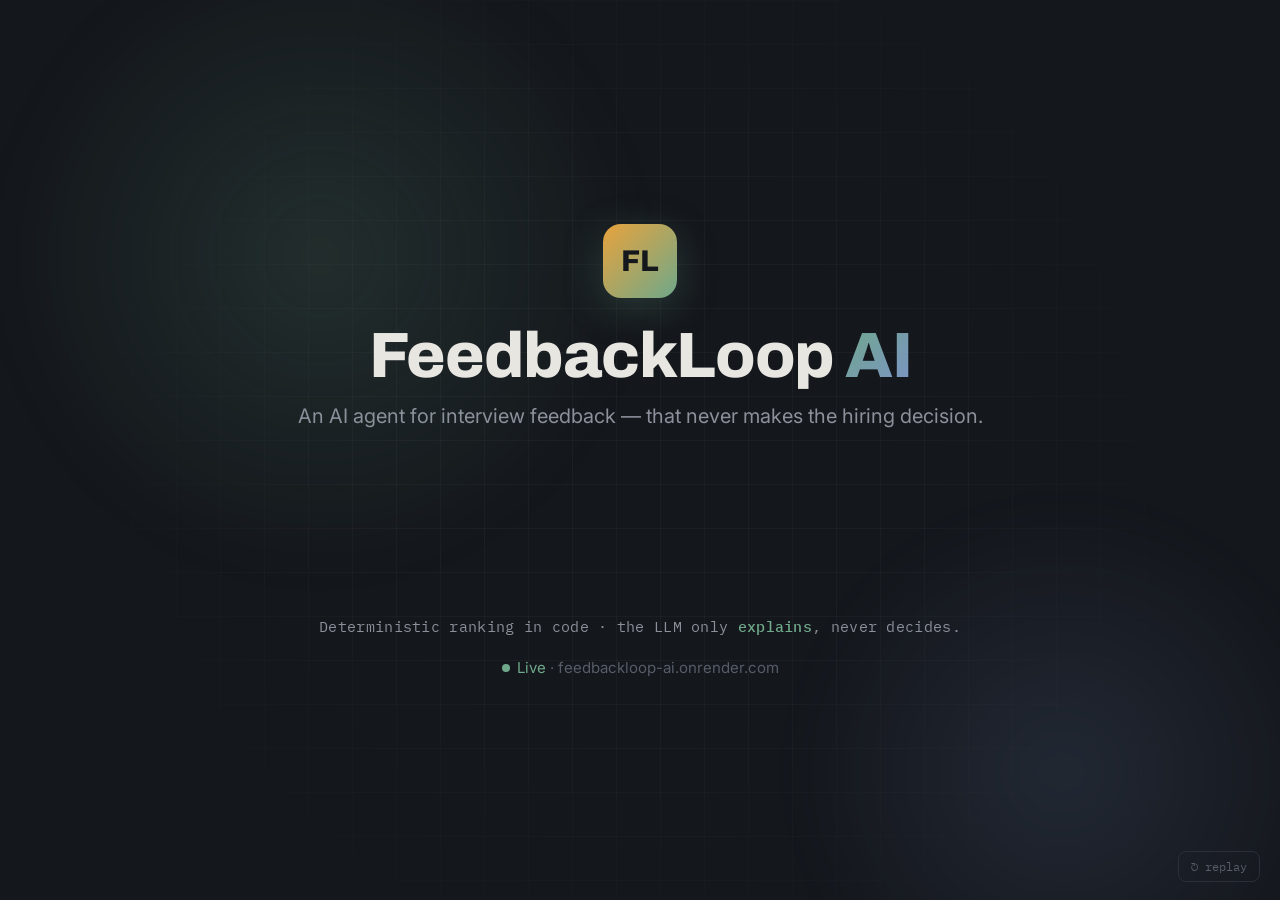
==== intro.html @ d8df51e5 "Add intro.html — animated motion-graphics cold open for the presentation Self-contained animated tit" ====
<!DOCTYPE html>
<html lang="en">
<head>
<meta charset="UTF-8">
<meta name="viewport" content="width=device-width, initial-scale=1.0">
<title>FeedbackLoop AI — Intro</title>
<link rel="preconnect" href="https://fonts.googleapis.com">
<link rel="preconnect" href="https://fonts.gstatic.com" crossorigin>
<link href="https://fonts.googleapis.com/css2?family=Archivo:wght@600;800&family=Inter:wght@400;500&family=IBM+Plex+Mono:wght@500&display=swap" rel="stylesheet">
<style>
  :root{
    --bg:#14171C; --surface:#1B1F26; --raised:#21262F; --border:#2A2F38;
    --text:#E8E6E1; --dim:#8B909A; --faint:#565C68;
    --amber:#E8A33D; --sage:#6FA88A; --clay:#D5695D; --blue:#7C93C7;
    --display:'Archivo',sans-serif; --body:'Inter',sans-serif; --mono:'IBM Plex Mono',monospace;
  }
  *{margin:0;padding:0;box-sizing:border-box;}
  html,body{height:100%;}
  body{
    background:var(--bg); color:var(--text); font-family:var(--body);
    overflow:hidden; display:flex; align-items:center; justify-content:center;
  }
  /* moving glow + grid backdrop */
  .bg{position:fixed;inset:0;z-index:0;overflow:hidden;}
  .bg .glow{
    position:absolute; width:60vw; height:60vw; border-radius:50%;
    background:radial-gradient(circle, rgba(111,168,138,0.16), transparent 60%);
    top:-10vw; left:-5vw; filter:blur(20px); animation:drift 14s ease-in-out infinite alternate;
  }
  .bg .glow2{
    position:absolute; width:50vw; height:50vw; border-radius:50%;
    background:radial-gradient(circle, rgba(124,147,199,0.14), transparent 60%);
    bottom:-15vw; right:-8vw; filter:blur(20px); animation:drift2 16s ease-in-out infinite alternate;
  }
  .bg .grid{
    position:absolute; inset:0;
    background-image:linear-gradient(rgba(255,255,255,0.03) 1px,transparent 1px),
                     linear-gradient(90deg, rgba(255,255,255,0.03) 1px,transparent 1px);
    background-size:44px 44px; mask-image:radial-gradient(circle at center, black 30%, transparent 78%);
    -webkit-mask-image:radial-gradient(circle at center, black 30%, transparent 78%);
    opacity:0; animation:gridin 1.4s ease forwards .2s;
  }
  @keyframes drift{to{transform:translate(6vw,4vh) scale(1.1);}}
  @keyframes drift2{to{transform:translate(-5vw,-3vh) scale(1.15);}}
  @keyframes gridin{to{opacity:1;}}

  .stage{position:relative;z-index:1;text-align:center;padding:40px;max-width:960px;}

  .mark{
    width:74px;height:74px;border-radius:18px;margin:0 auto 26px;
    background:linear-gradient(135deg,var(--amber),var(--sage));
    display:flex;align-items:center;justify-content:center;
    font-family:var(--display);font-weight:800;font-size:30px;color:#14171C;
    opacity:0;transform:scale(.6);animation:pop .7s cubic-bezier(.2,.8,.2,1) forwards .1s;
    box-shadow:0 10px 40px rgba(111,168,138,0.25);
  }
  @keyframes pop{to{opacity:1;transform:scale(1);}}

  h1{
    font-family:var(--display);font-weight:800;font-size:64px;letter-spacing:-.02em;line-height:1;
    opacity:0;transform:translateY(18px);animation:up .8s cubic-bezier(.2,.8,.2,1) forwards .7s;
  }
  h1 .ai{background:linear-gradient(135deg,var(--sage),var(--blue));-webkit-background-clip:text;background-clip:text;color:transparent;}
  .tagline{
    font-size:20px;color:var(--dim);margin-top:16px;font-weight:400;
    opacity:0;transform:translateY(14px);animation:up .8s ease forwards 1.4s;
  }
  @keyframes up{to{opacity:1;transform:translateY(0);}}

  .stats{display:grid;grid-template-columns:repeat(4,1fr);gap:16px;margin:44px 0 8px;}
  .tile{
    background:var(--surface);border:1px solid var(--border);border-radius:14px;padding:22px 12px;
    opacity:0;transform:translateY(20px);
  }
  .tile.show{animation:up .7s cubic-bezier(.2,.8,.2,1) forwards;}
  .tile .num{font-family:var(--mono);font-size:40px;font-weight:500;color:var(--text);line-height:1;}
  .tile .num .suf{font-size:24px;color:var(--sage);}
  .tile .lbl{font-size:12px;color:var(--dim);margin-top:10px;text-transform:uppercase;letter-spacing:.04em;}
  .tile:nth-child(1) .num{color:var(--sage);}
  .tile:nth-child(2) .num{color:var(--blue);}
  .tile:nth-child(3) .num{color:var(--amber);}
  .tile:nth-child(4) .num{color:var(--text);}

  .principle{
    font-family:var(--mono);font-size:15px;color:var(--dim);margin-top:34px;letter-spacing:.02em;
    opacity:0;animation:up .8s ease forwards 6.4s;
  }
  .principle b{color:var(--sage);font-weight:500;}
  .url{
    margin-top:22px;font-size:15px;color:var(--faint);
    opacity:0;animation:up .8s ease forwards 7.4s;
  }
  .url .live{color:var(--sage);}
  .url .dot{display:inline-block;width:8px;height:8px;border-radius:50%;background:var(--sage);margin-right:7px;
    box-shadow:0 0 0 0 rgba(111,168,138,.6);animation:pulse 1.8s infinite;vertical-align:middle;}
  @keyframes pulse{0%{box-shadow:0 0 0 0 rgba(111,168,138,.5);}70%{box-shadow:0 0 0 10px rgba(111,168,138,0);}100%{box-shadow:0 0 0 0 rgba(111,168,138,0);}}

  .replay{position:fixed;bottom:18px;right:20px;z-index:2;font-family:var(--mono);font-size:12px;
    color:var(--faint);background:transparent;border:1px solid var(--border);border-radius:8px;
    padding:7px 12px;cursor:pointer;}
  .replay:hover{color:var(--sage);border-color:var(--sage);}

  @media(max-width:760px){h1{font-size:42px;}.stats{grid-template-columns:repeat(2,1fr);}}
</style>
</head>
<body>
  <div class="bg"><div class="glow"></div><div class="glow2"></div><div class="grid"></div></div>

  <div class="stage">
    <div class="mark">FL</div>
    <h1>FeedbackLoop <span class="ai">AI</span></h1>
    <div class="tagline">An AI agent for interview feedback &mdash; that never makes the hiring decision.</div>

    <div class="stats">
      <div class="tile" data-delay="2400"><div class="num"><span data-count="6">0</span></div><div class="lbl">features shipped</div></div>
      <div class="tile" data-delay="2700"><div class="num"><span data-count="5">0</span></div><div class="lbl">candidates ranked</div></div>
      <div class="tile" data-delay="3000"><div class="num"><span data-count="24">0</span><span class="suf">h</span></div><div class="lbl">SLA enforced</div></div>
      <div class="tile" data-delay="3300"><div class="num"><span data-count="100">0</span><span class="suf">%</span></div><div class="lbl">decisions in code</div></div>
    </div>

    <div class="principle">Deterministic ranking in code &middot; the LLM only <b>explains</b>, never decides.</div>
    <div class="url"><span class="dot"></span><span class="live">Live</span> &middot; feedbackloop-ai.onrender.com</div>
  </div>

  <button class="replay" onclick="run()">&#8635; replay</button>

<script>
  function easeOut(t){return 1-Math.pow(1-t,3);}
  function countUp(el,target,dur){
    const start=performance.now();
    function tick(now){
      const p=Math.min(1,(now-start)/dur);
      el.textContent=Math.round(easeOut(p)*target);
      if(p<1)requestAnimationFrame(tick);else el.textContent=target;
    }
    requestAnimationFrame(tick);
  }
  function run(){
    // restart CSS animations by reloading the stage's animation state
    document.querySelectorAll('.tile').forEach(t=>{t.classList.remove('show');});
    // reflow
    void document.body.offsetWidth;
    document.querySelectorAll('.tile').forEach(tile=>{
      const delay=+tile.dataset.delay;
      setTimeout(()=>{
        tile.classList.add('show');
        const span=tile.querySelector('[data-count]');
        countUp(span,+span.dataset.count,1200);
      },delay);
    });
  }
  // On first load, the CSS handles brand/title/tagline; JS handles tiles + counters.
  window.addEventListener('load',run);
  // Press R to replay (handy while screen-recording).
  window.addEventListener('keydown',e=>{if(e.key.toLowerCase()==='r')location.reload();});
</script>
</body>
</html>
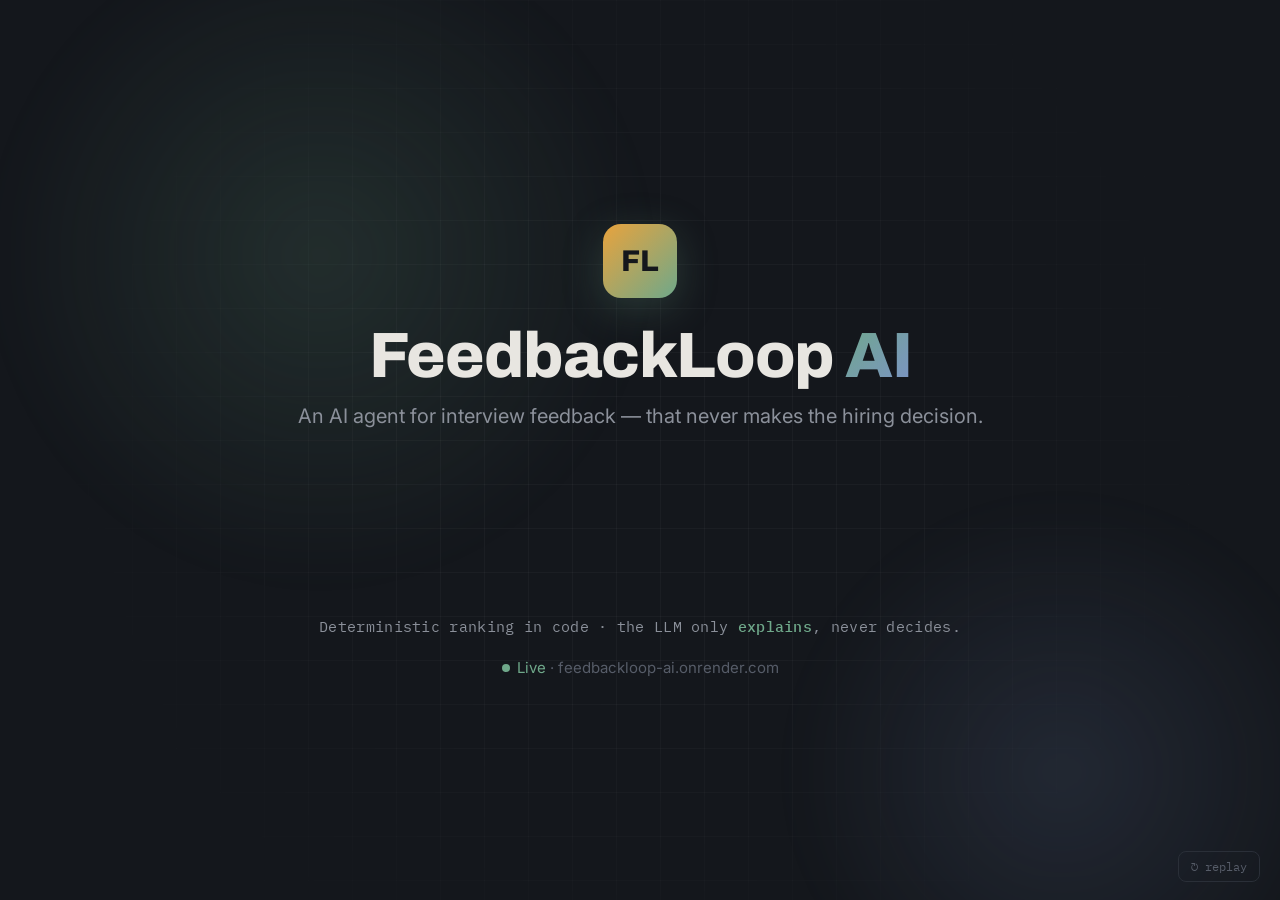
==== commit a5b1083c: "Play the animated intro as a splash on the main app, then fade into it The base URL now opens with t" ====
--- a/intro.html
+++ b/intro.html
@@ -153,6 +153,10 @@
   window.addEventListener('load',run);
   // Press R to replay (handy while screen-recording).
   window.addEventListener('keydown',e=>{if(e.key.toLowerCase()==='r')location.reload();});
+  // When embedded as the app splash (/intro?embed=1), hide the replay control.
+  if(new URLSearchParams(location.search).has('embed')){
+    var rb=document.querySelector('.replay'); if(rb)rb.style.display='none';
+  }
 </script>
 </body>
 </html>
